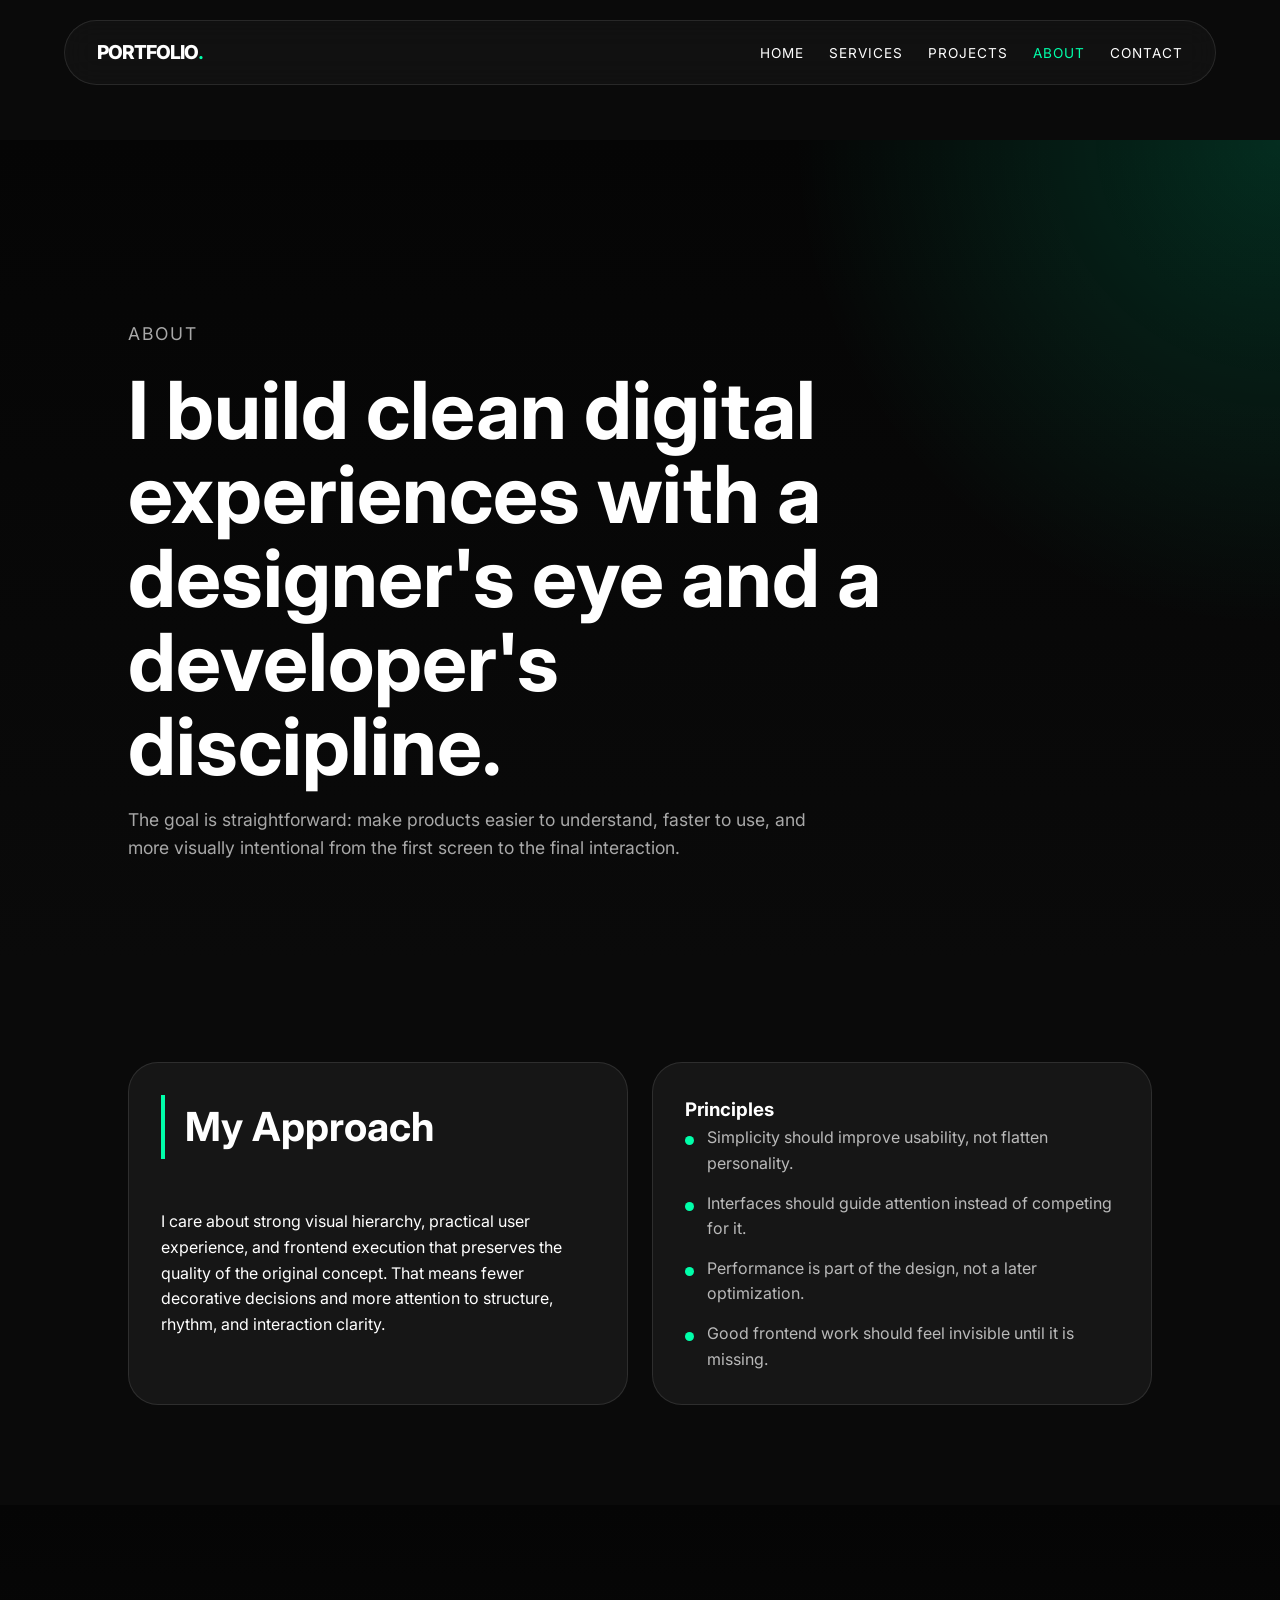
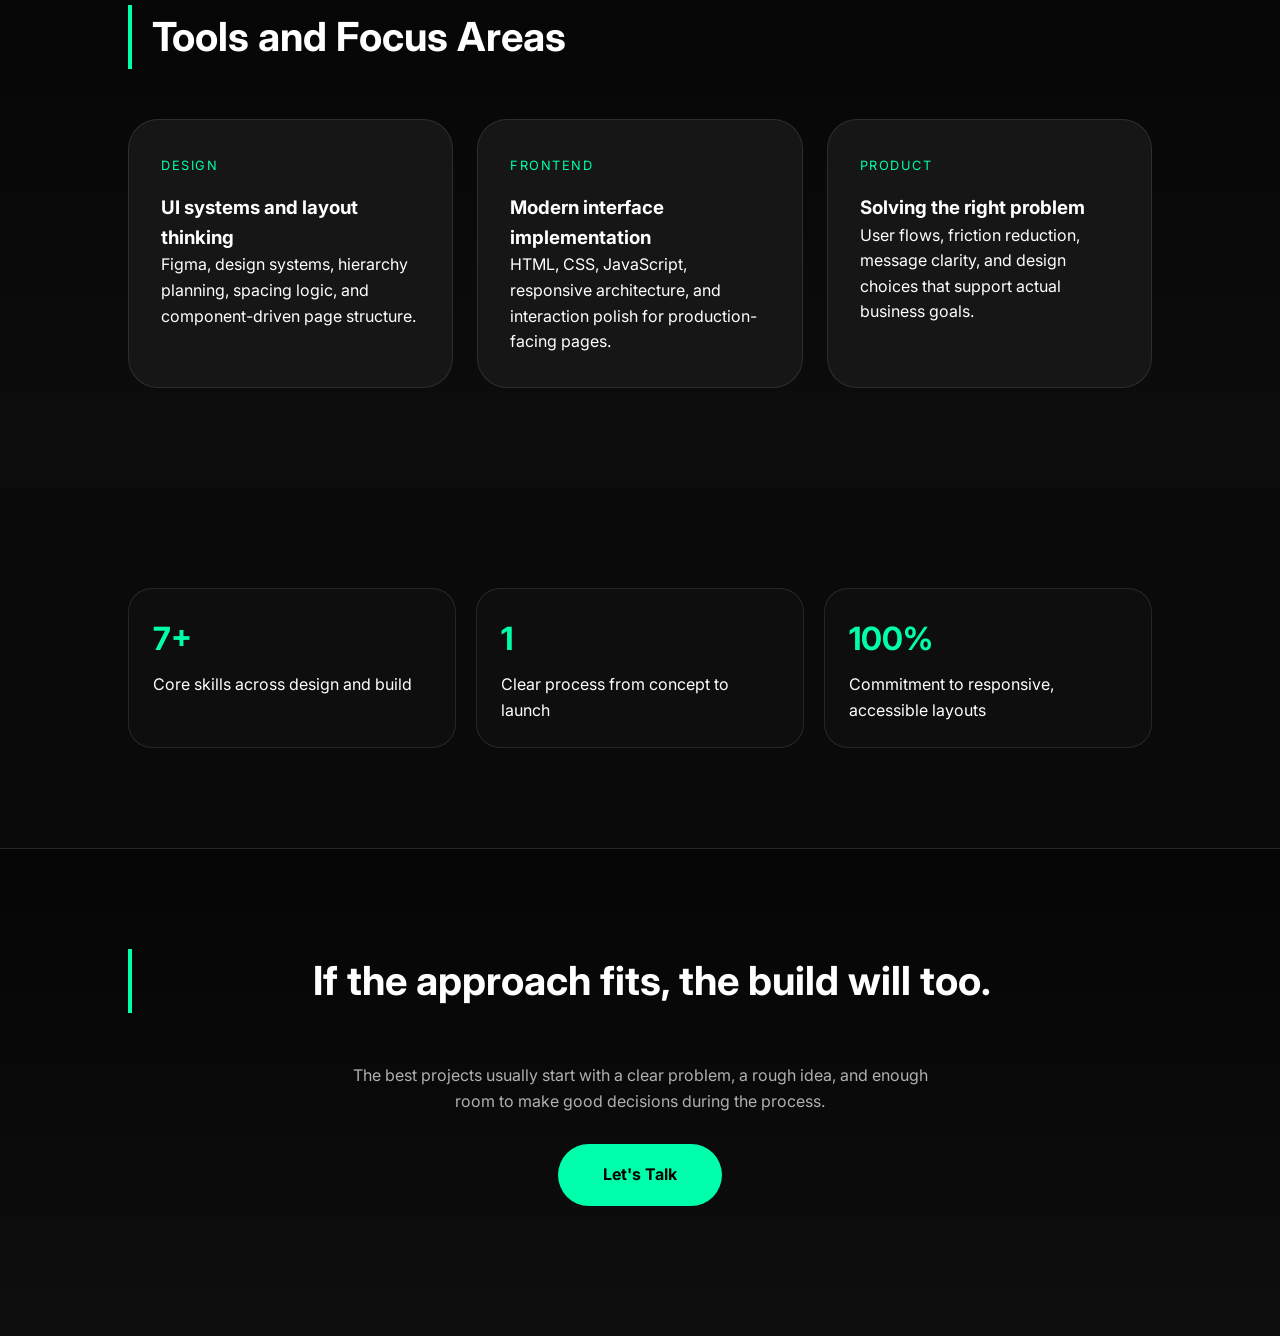
==== about.html @ 7e1df0b6 "untouched stage" ====
<!DOCTYPE html>
<html lang="en">
<head>
    <meta charset="UTF-8">
    <meta name="viewport" content="width=device-width, initial-scale=1.0">
    <title>About | Personal Portfolio</title>
    <link rel="stylesheet" href="styles.css">
    <link href="https://fonts.googleapis.com/css2?family=Inter:wght@300;400;700;800&display=swap" rel="stylesheet">
    <script>
        document.documentElement.classList.add('js');
    </script>
</head>
<body class="page-about">
    <nav class="navbar">
        <div class="logo"><a href="index.html">PORTFOLIO<b>.</b></a></div>
        <ul class="nav-links">
            <li><a href="index.html">Home</a></li>
            <li><a href="services.html">Services</a></li>
            <li><a href="projects.html">Projects</a></li>
            <li><a href="about.html">About</a></li>
            <li><a href="contact.html">Contact</a></li>
        </ul>
    </nav>

    <main class="page-shell">
        <header class="page-hero">
            <p class="eyebrow">About</p>
            <h1 class="animate-in">I build clean digital experiences with a designer's eye and a developer's discipline.</h1>
            <p class="animate-in">The goal is straightforward: make products easier to understand, faster to use, and more visually intentional from the first screen to the final interaction.</p>
        </header>

        <section class="section-padding">
            <div class="two-column">
                <article class="info-card">
                    <h2 class="section-title">My Approach</h2>
                    <p>I care about strong visual hierarchy, practical user experience, and frontend execution that preserves the quality of the original concept. That means fewer decorative decisions and more attention to structure, rhythm, and interaction clarity.</p>
                </article>
                <article class="info-card">
                    <h3>Principles</h3>
                    <ul class="feature-list">
                        <li>Simplicity should improve usability, not flatten personality.</li>
                        <li>Interfaces should guide attention instead of competing for it.</li>
                        <li>Performance is part of the design, not a later optimization.</li>
                        <li>Good frontend work should feel invisible until it is missing.</li>
                    </ul>
                </article>
            </div>
        </section>

        <section class="section-padding section-dark">
            <h2 class="section-title">Tools and Focus Areas</h2>
            <div class="preview-grid">
                <article class="preview-card">
                    <span class="card-label">Design</span>
                    <h3>UI systems and layout thinking</h3>
                    <p>Figma, design systems, hierarchy planning, spacing logic, and component-driven page structure.</p>
                </article>
                <article class="preview-card">
                    <span class="card-label">Frontend</span>
                    <h3>Modern interface implementation</h3>
                    <p>HTML, CSS, JavaScript, responsive architecture, and interaction polish for production-facing pages.</p>
                </article>
                <article class="preview-card">
                    <span class="card-label">Product</span>
                    <h3>Solving the right problem</h3>
                    <p>User flows, friction reduction, message clarity, and design choices that support actual business goals.</p>
                </article>
            </div>
        </section>

        <section class="section-padding">
            <div class="stat-grid">
                <article class="stat-card">
                    <strong>7+</strong>
                    <span>Core skills across design and build</span>
                </article>
                <article class="stat-card">
                    <strong>1</strong>
                    <span>Clear process from concept to launch</span>
                </article>
                <article class="stat-card">
                    <strong>100%</strong>
                    <span>Commitment to responsive, accessible layouts</span>
                </article>
            </div>
        </section>
    </main>

    <footer class="section-padding footer-contact">
        <h2 class="section-title">If the approach fits, the build will too.</h2>
        <p class="contact-copy">The best projects usually start with a clear problem, a rough idea, and enough room to make good decisions during the process.</p>
        <a class="email-btn" href="contact.html">Let's Talk</a>
    </footer>

    <script src="script.js" defer></script>
</body>
</html>
---- styles.css ----
/* --- 1. Root Variables & Setup --- */
:root {
    --bg: #0a0a0a;
    --text: #ffffff;
    --accent: #00ffaa;
    --card-bg: #161616;
    --glass: rgba(255, 255, 255, 0.03);
    --border: rgba(255, 255, 255, 0.1);
}

* {
    margin: 0;
    padding: 0;
    box-sizing: border-box;
}

html { scroll-behavior: smooth; }

body {
    background-color: var(--bg);
    color: var(--text);
    font-family: 'Inter', sans-serif;
    line-height: 1.6;
    overflow-x: hidden;
}

/* --- 2. Navigation --- */
.navbar {
    position: fixed;
    top: 20px;
    left: 50%;
    transform: translateX(-50%);
    width: 90%;
    max-width: 1200px;
    padding: 1rem 2rem;
    background: var(--glass);
    backdrop-filter: blur(15px);
    border: 1px solid var(--border);
    border-radius: 100px;
    display: flex;
    justify-content: space-between;
    align-items: center;
    z-index: 1000;
}

.logo { font-weight: 800; letter-spacing: -1px; font-size: 1.2rem; }
.logo a {
    color: inherit;
    text-decoration: none;
}
.logo b { color: var(--accent); }

.nav-links { display: flex; list-style: none; gap: 25px; }
.nav-links a {
    color: var(--text);
    text-decoration: none;
    font-size: 0.85rem;
    text-transform: uppercase;
    letter-spacing: 1px;
    transition: 0.3s;
}
.nav-links a:hover { color: var(--accent); }
.nav-links a.active { color: var(--accent); }

/* --- 3. Hero Section --- */
.hero {
    height: 100vh;
    display: flex;
    flex-direction: column;
    justify-content: center;
    align-items: center;
    text-align: center;
    padding: 0 10%;
    margin-top: 80px;
}

.hero h1 {
    font-size: clamp(2.5rem, 8vw, 5.5rem);
    font-weight: 800;
    line-height: 1.1;
    margin-bottom: 20px;
}

.hero h1 span { color: var(--accent); }
.hero p { font-size: 1.2rem; color: #888; max-width: 600px; }
.eyebrow {
    color: var(--accent);
    text-transform: uppercase;
    letter-spacing: 2px;
    font-size: 0.8rem;
    margin-bottom: 20px;
}
.hero-actions,
.section-actions {
    display: flex;
    gap: 16px;
    justify-content: center;
    align-items: center;
    margin-top: 32px;
    flex-wrap: wrap;
}
.primary-btn,
.secondary-btn {
    display: inline-flex;
    align-items: center;
    justify-content: center;
    min-width: 180px;
    padding: 16px 28px;
    border-radius: 999px;
    text-decoration: none;
    font-weight: 700;
    transition: 0.3s ease;
}
.primary-btn {
    background: var(--accent);
    color: #000;
}
.secondary-btn {
    color: var(--text);
    border: 1px solid var(--border);
    background: rgba(255, 255, 255, 0.02);
}
.primary-btn:hover,
.secondary-btn:hover {
    transform: translateY(-3px);
    border-color: var(--accent);
}

/* --- 4. Section Layouts --- */
.section-padding { padding: 100px 10%; }

.section-title {
    font-size: 2.5rem;
    margin-bottom: 50px;
    border-left: 4px solid var(--accent);
    padding-left: 20px;
}
.section-copy {
    max-width: 680px;
    color: #9b9b9b;
    margin-bottom: 32px;
}
.section-dark {
    background: linear-gradient(180deg, #050505 0%, #0d0d0d 100%);
}

/* Services Grid */
.services-grid {
    display: grid;
    grid-template-columns: repeat(auto-fit, minmax(280px, 1fr));
    gap: 25px;
}

.service-card {
    background: var(--card-bg);
    padding: 40px;
    border-radius: 30px;
    border: 1px solid var(--border);
    transition: 0.3s;
}

.service-card:hover { border-color: var(--accent); transform: translateY(-10px); }
.service-card .icon { font-size: 2.5rem; margin-bottom: 20px; }

/* Bento Grid */
.bento-container {
    display: grid;
    grid-template-columns: repeat(auto-fit, minmax(250px, 1fr));
    grid-auto-rows: 220px;
    gap: 20px;
}

.bento-item {
    background: var(--card-bg);
    border-radius: 30px;
    padding: 30px;
    border: 1px solid var(--border);
}

.feature-card { grid-column: span 2; grid-row: span 2; background: linear-gradient(45deg, #111, #222); }
.tall { grid-row: span 2; }
.wide { grid-column: span 2; }

.preview-grid {
    display: grid;
    grid-template-columns: repeat(auto-fit, minmax(260px, 1fr));
    gap: 24px;
}

.preview-card,
.info-card,
.contact-panel,
.contact-form {
    background: var(--card-bg);
    border: 1px solid var(--border);
    border-radius: 30px;
    padding: 32px;
}

.card-label {
    display: inline-block;
    font-size: 0.8rem;
    text-transform: uppercase;
    letter-spacing: 1.5px;
    color: var(--accent);
    margin-bottom: 16px;
}

.text-link {
    display: inline-block;
    margin-top: 16px;
    color: var(--accent);
    text-decoration: none;
    font-weight: 700;
}

.page-shell {
    padding-top: 140px;
}

.page-hero {
    min-height: 58vh;
    display: flex;
    flex-direction: column;
    justify-content: center;
    padding: 180px 10% 100px;
    background:
        radial-gradient(circle at top right, rgba(0, 255, 170, 0.16), transparent 32%),
        linear-gradient(180deg, #050505 0%, #0a0a0a 100%);
}

.page-hero h1 {
    font-size: clamp(2.8rem, 7vw, 5rem);
    line-height: 1.05;
    margin-bottom: 18px;
    max-width: 820px;
}

.page-hero p {
    max-width: 720px;
    color: #a8a8a8;
    font-size: 1.1rem;
}

.feature-list,
.bullet-list {
    list-style: none;
    display: grid;
    gap: 14px;
    color: #b9b9b9;
}

.feature-list li,
.bullet-list li {
    padding-left: 22px;
    position: relative;
}

.feature-list li::before,
.bullet-list li::before {
    content: '';
    position: absolute;
    left: 0;
    top: 11px;
    width: 9px;
    height: 9px;
    border-radius: 50%;
    background: var(--accent);
}

.timeline-grid,
.two-column {
    display: grid;
    grid-template-columns: repeat(auto-fit, minmax(280px, 1fr));
    gap: 24px;
}

.stat-grid {
    display: grid;
    grid-template-columns: repeat(auto-fit, minmax(180px, 1fr));
    gap: 20px;
}

.stat-card {
    background: rgba(255, 255, 255, 0.02);
    border: 1px solid var(--border);
    border-radius: 24px;
    padding: 24px;
}

.stat-card strong {
    display: block;
    color: var(--accent);
    font-size: 2rem;
    margin-bottom: 8px;
}

.cta-panel {
    text-align: center;
    padding: 56px;
    background: linear-gradient(135deg, #111 0%, #171717 100%);
    border: 1px solid var(--border);
    border-radius: 36px;
}

.cta-panel h2 {
    font-size: clamp(2rem, 4vw, 3rem);
    margin-bottom: 16px;
}

.cta-panel p {
    max-width: 720px;
    margin: 0 auto;
    color: #aeaeae;
}

.contact-layout {
    display: grid;
    grid-template-columns: 1.05fr 1fr;
    gap: 24px;
}

.contact-details {
    display: grid;
    gap: 18px;
}

.contact-details strong {
    display: block;
    margin-bottom: 4px;
}

.contact-form {
    display: grid;
    gap: 18px;
}

.contact-form label {
    display: grid;
    gap: 8px;
    color: #d9d9d9;
}

.contact-form input,
.contact-form textarea {
    width: 100%;
    border: 1px solid var(--border);
    background: #0d0d0d;
    border-radius: 18px;
    padding: 16px 18px;
    color: var(--text);
    font: inherit;
}

.contact-form textarea {
    min-height: 160px;
    resize: vertical;
}

/* --- 5. Interactive Case Study --- */
details {
    background: var(--card-bg);
    border-radius: 20px;
    margin-bottom: 20px;
    border: 1px solid var(--border);
}

summary { padding: 30px; list-style: none; cursor: pointer; }
.project-header { display: flex; justify-content: space-between; align-items: center; }
.view-btn { color: var(--accent); font-size: 0.9rem; border: 1px solid var(--accent); padding: 5px 15px; border-radius: 20px; }
details[open] .view-btn {
    background: var(--accent);
    color: #000;
}

.case-study-content { padding: 0 30px 30px; border-top: 1px solid var(--border); }
.grid-2 { display: grid; grid-template-columns: 2fr 1fr; gap: 40px; margin-top: 20px; }
.stat strong { display: block; font-size: 2rem; color: var(--accent); }

/* --- 6. Footer & Testimonials --- */
.testimonials { text-align: center; padding: 100px 10%; background: #050505; }
blockquote { font-size: 1.8rem; font-style: italic; color: #ccc; }
cite { display: block; margin-top: 20px; color: var(--accent); font-style: normal; }

footer { text-align: center; padding: 100px 10%; }
.footer-contact {
    background: linear-gradient(180deg, #050505 0%, #0e0e0e 100%);
    border-top: 1px solid var(--border);
}
.contact-copy {
    max-width: 580px;
    margin: 0 auto;
    color: #b0b0b0;
}
.email-btn {
    display: inline-block;
    padding: 18px 45px;
    background: var(--accent);
    color: #000;
    text-decoration: none;
    font-weight: 700;
    border-radius: 50px;
    margin: 30px 0;
}
.socials a { color: #555; text-decoration: none; margin: 0 10px; transition: 0.3s; }
.socials a:hover { color: var(--accent); }

/* --- 7. Animations (2026 Modern CSS) --- */

/* Toggle label text via CSS */
[data-detail-label] { font-size: 0; }
[data-detail-label]::after { font-size: 0.9rem; content: 'View Details'; }
details[open] [data-detail-label]::after { content: 'Hide Details'; }

/* Active nav link per page */
.page-home     .nav-links a[href="index.html"],
.page-about    .nav-links a[href="about.html"],
.page-services .nav-links a[href="services.html"],
.page-projects .nav-links a[href="projects.html"],
.page-contact  .nav-links a[href="contact.html"] {
    color: var(--accent);
}

@media (prefers-reduced-motion: reduce) {
    html { scroll-behavior: auto; }
}

@media (max-width: 900px) {
    .navbar {
        padding: 1rem 1.25rem;
        border-radius: 28px;
    }

    .nav-links {
        gap: 14px;
        flex-wrap: wrap;
        justify-content: flex-end;
    }

    .feature-card,
    .wide,
    .tall {
        grid-column: span 1;
        grid-row: span 1;
    }

    .grid-2,
    .contact-layout {
        grid-template-columns: 1fr;
    }

    .cta-panel {
        padding: 36px 24px;
    }
}

@media (max-width: 640px) {
    .hero,
    .page-hero {
        padding-left: 6%;
        padding-right: 6%;
    }

    .section-padding {
        padding: 80px 6%;
    }

    .navbar {
        width: calc(100% - 24px);
        top: 12px;
    }

    .nav-links {
        display: none;
    }
}
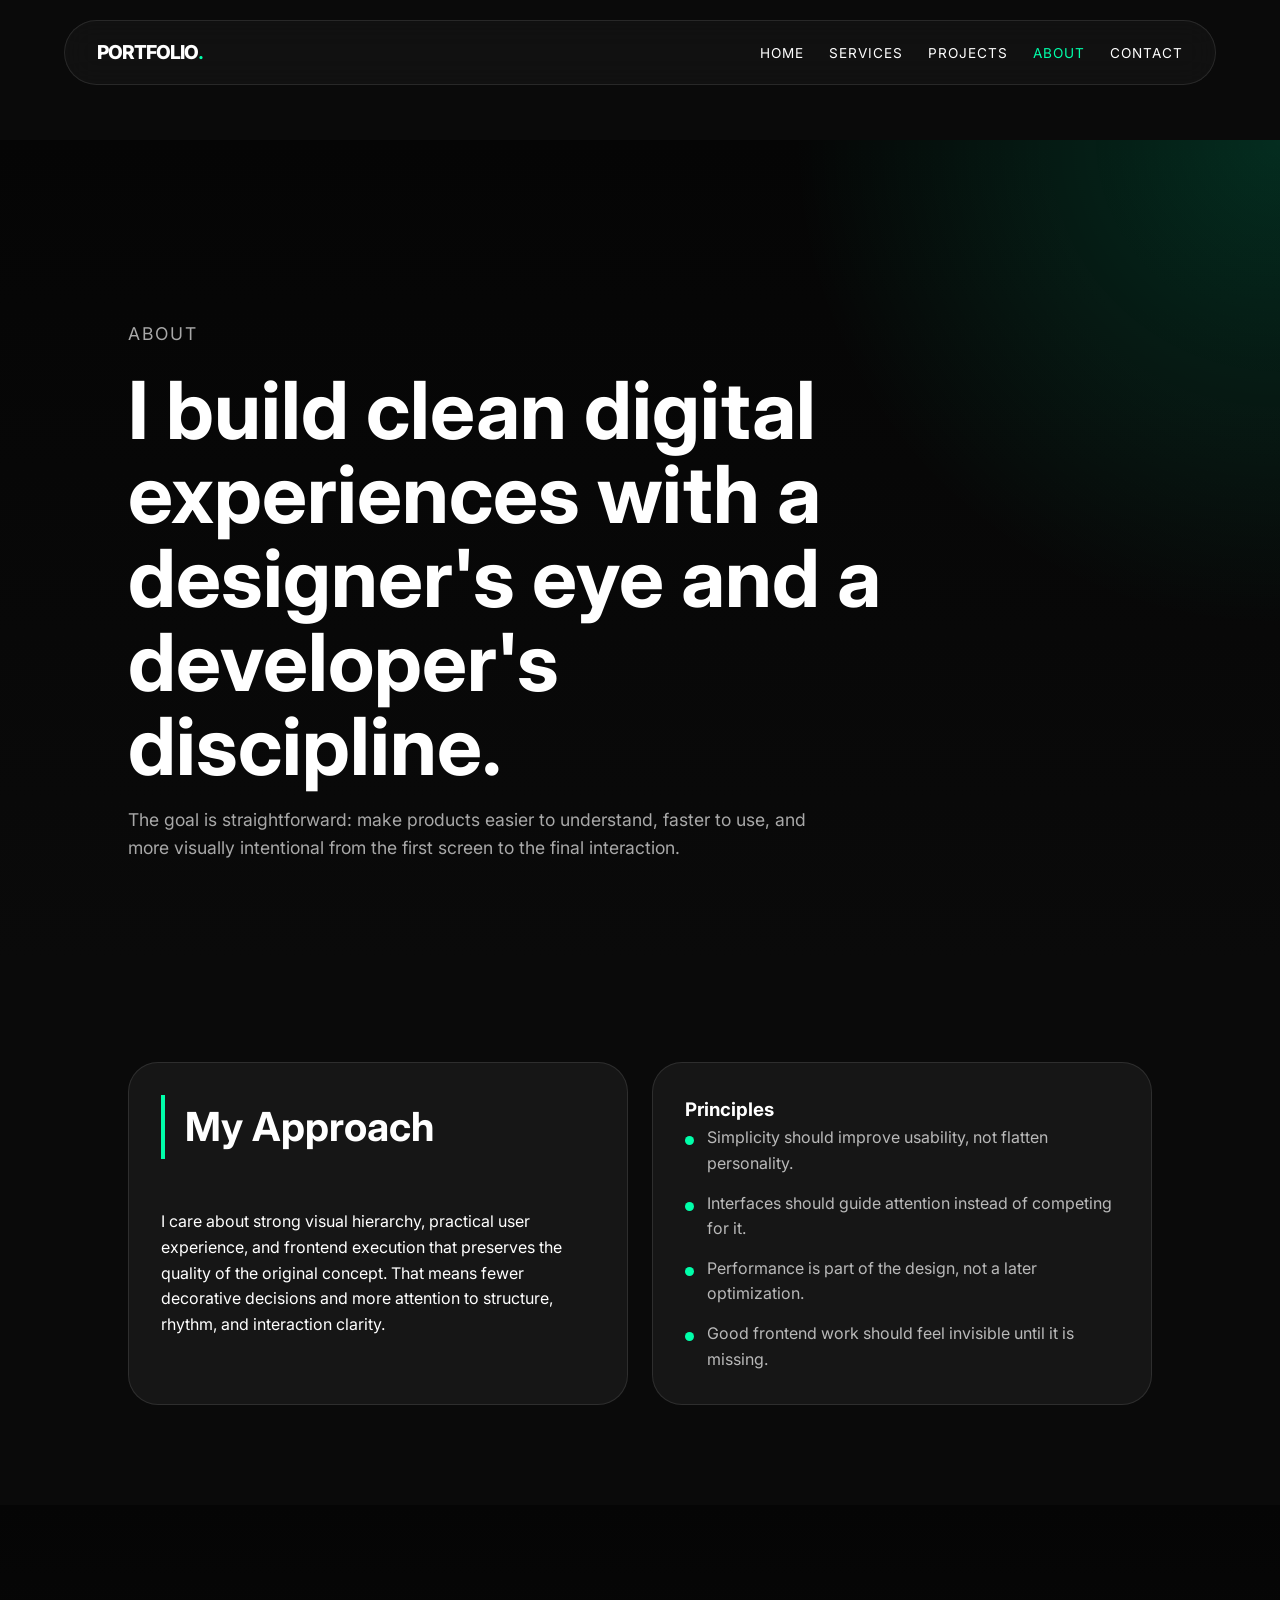
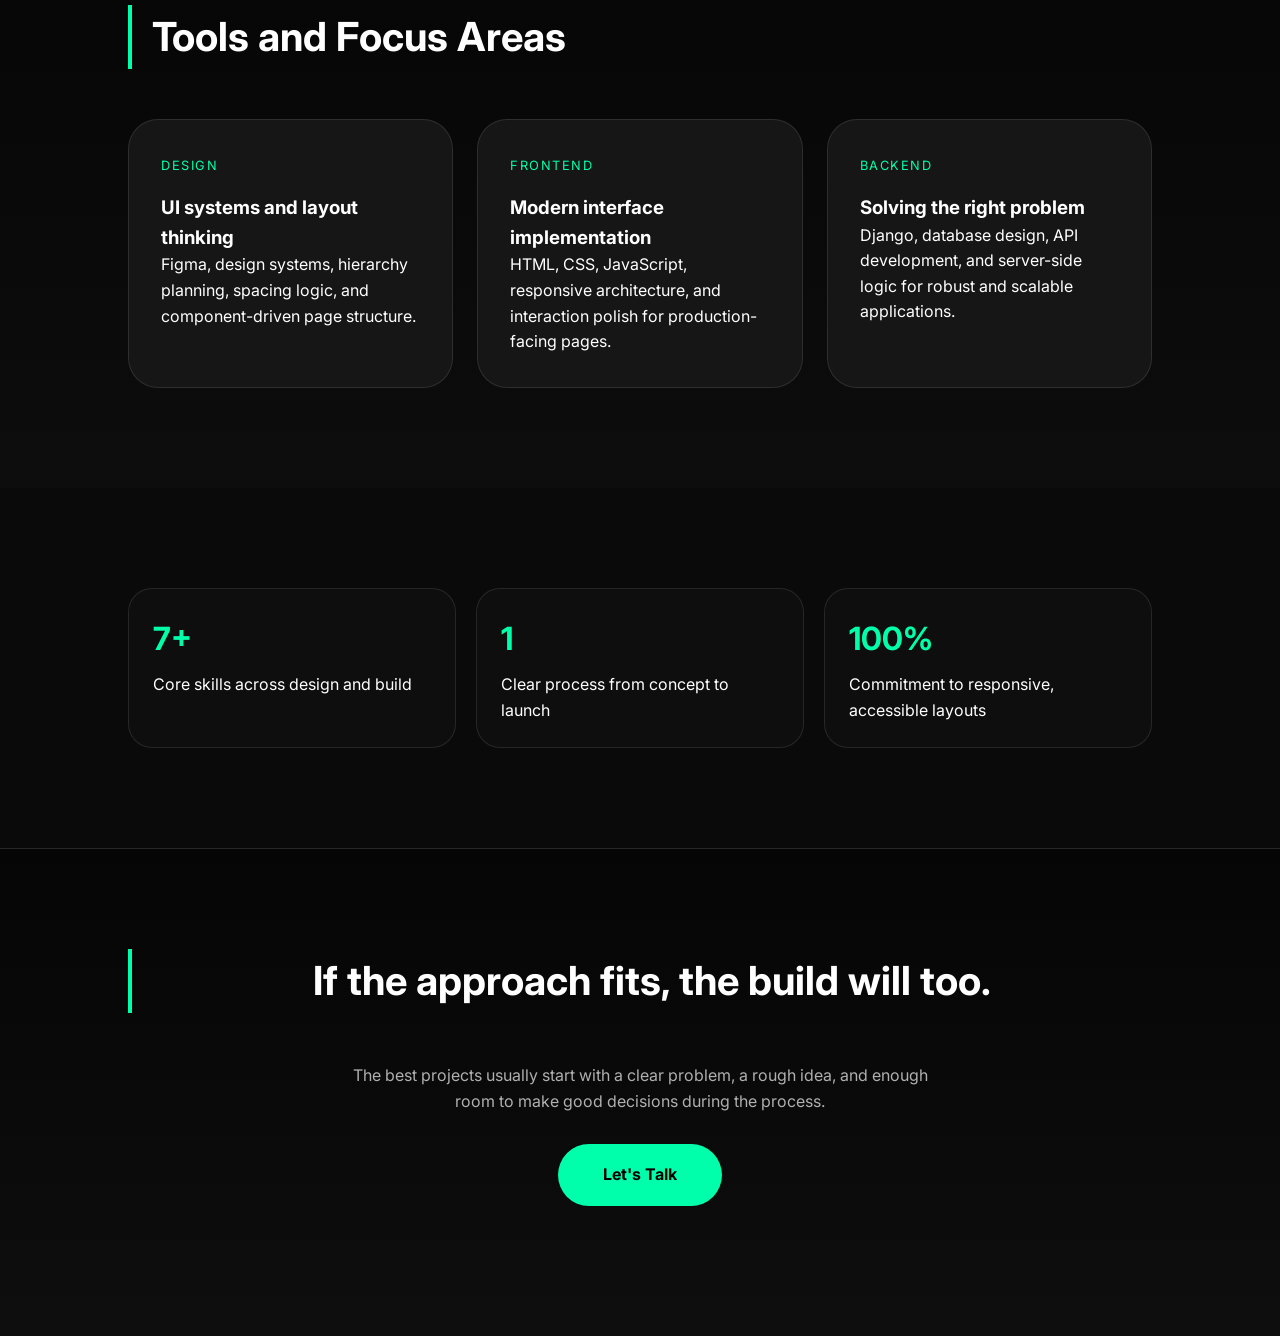
==== commit 40f52f02: "final" ====
--- a/about.html
+++ b/about.html
@@ -20,6 +20,7 @@
             <li><a href="about.html">About</a></li>
             <li><a href="contact.html">Contact</a></li>
         </ul>
+        <button class="hamburger" aria-label="Open menu" aria-expanded="false">☰</button>
     </nav>
 
     <main class="page-shell">
@@ -61,9 +62,9 @@
                     <p>HTML, CSS, JavaScript, responsive architecture, and interaction polish for production-facing pages.</p>
                 </article>
                 <article class="preview-card">
-                    <span class="card-label">Product</span>
+                    <span class="card-label">Backend</span>
                     <h3>Solving the right problem</h3>
-                    <p>User flows, friction reduction, message clarity, and design choices that support actual business goals.</p>
+                    <p>Django, database design, API development, and server-side logic for robust and scalable applications.</p>
                 </article>
             </div>
         </section>
--- a/styles.css
+++ b/styles.css
@@ -175,6 +175,12 @@
     border-radius: 30px;
     padding: 30px;
     border: 1px solid var(--border);
+    transition: border-color 0.3s ease, transform 0.3s ease;
+}
+
+.bento-item:hover {
+    border-color: var(--accent);
+    transform: translateY(-6px);
 }
 
 .feature-card { grid-column: span 2; grid-row: span 2; background: linear-gradient(45deg, #111, #222); }
@@ -195,6 +201,24 @@
     border: 1px solid var(--border);
     border-radius: 30px;
     padding: 32px;
+}
+
+.preview-card {
+    transition: border-color 0.3s ease, transform 0.3s ease;
+}
+
+.preview-card:hover {
+    border-color: var(--accent);
+    transform: translateY(-6px);
+}
+
+.info-card {
+    transition: border-color 0.3s ease, transform 0.3s ease;
+}
+
+.info-card:hover {
+    border-color: var(--accent);
+    transform: translateY(-6px);
 }
 
 .card-label {
@@ -454,6 +478,17 @@
     }
 }
 
+.hamburger {
+    display: none;
+    background: none;
+    border: none;
+    color: var(--text);
+    font-size: 1.5rem;
+    cursor: pointer;
+    line-height: 1;
+    padding: 4px 8px;
+}
+
 @media (max-width: 640px) {
     .hero,
     .page-hero {
@@ -470,7 +505,27 @@
         top: 12px;
     }
 
+    .hamburger {
+        display: block;
+    }
+
     .nav-links {
         display: none;
+        flex-direction: column;
+        position: absolute;
+        top: 70px;
+        left: 50%;
+        transform: translateX(-50%);
+        width: 90%;
+        background: #111;
+        border: 1px solid var(--border);
+        border-radius: 20px;
+        padding: 20px;
+        gap: 18px;
+        z-index: 999;
+    }
+
+    .nav-links.open {
+        display: flex;
     }
 }
